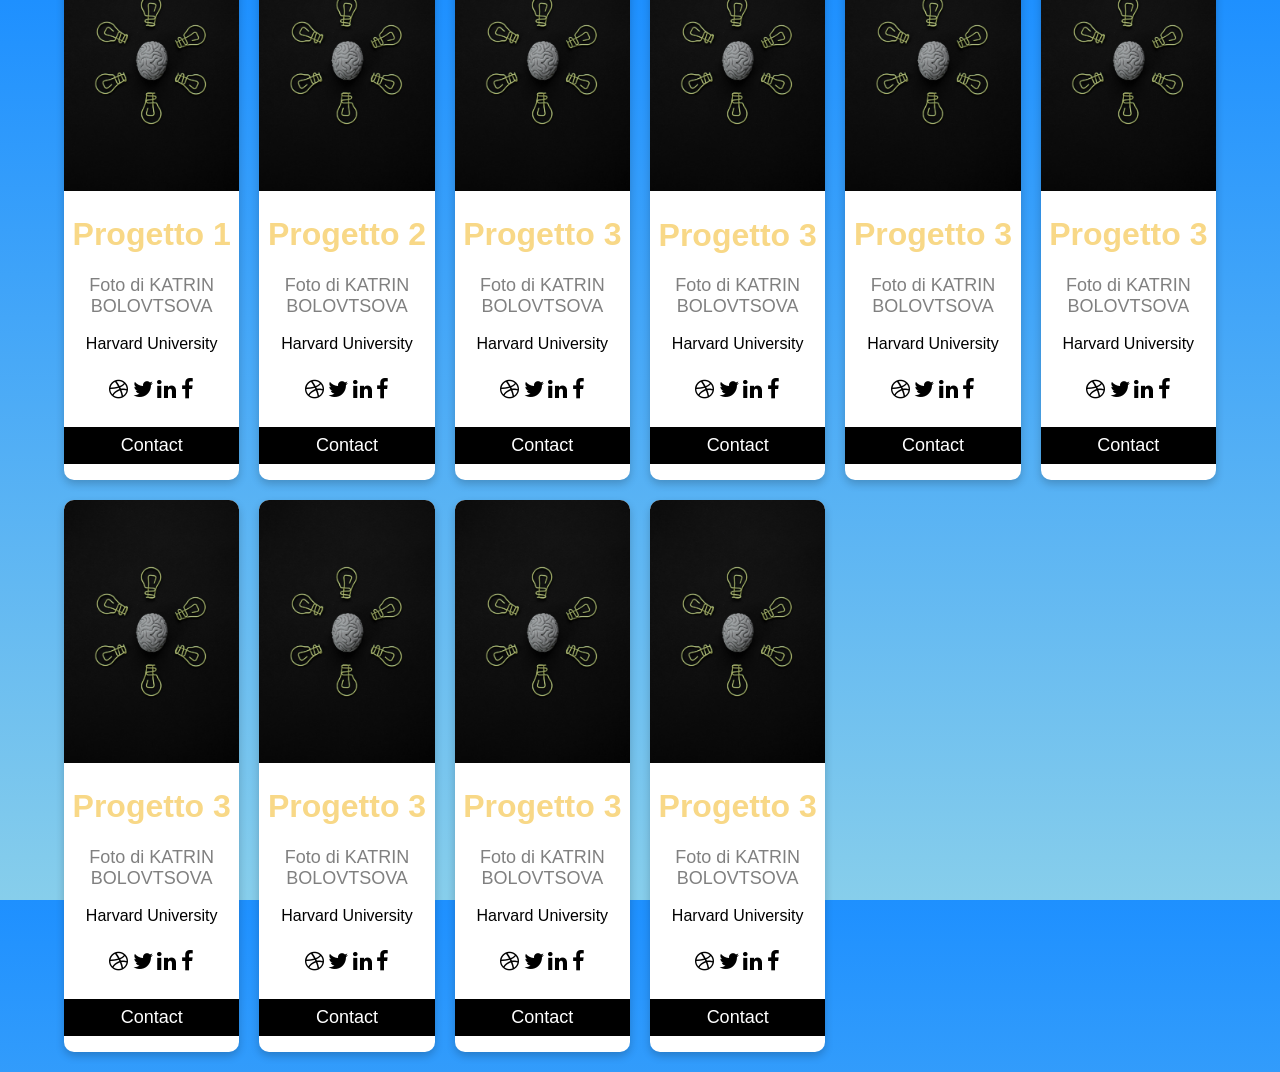
==== Index.html @ 40643bf0 "270125_10" ====
<!DOCTYPE html>
<html lang="en">

<head>
    <link rel="stylesheet" href="https://cdnjs.cloudflare.com/ajax/libs/font-awesome/4.7.0/css/font-awesome.min.css">
    <meta charset="UTF-8">
    <meta name="viewport" content="width=device-width, initial-scale=1.0">
    <title>Griglia di Card</title>
    <style>
        body {
            margin: 0;
            height: 100vh;
            background: linear-gradient(to bottom, #1e90ff, #87ceeb);
            display: flex;
            justify-content: center;
            align-items: center;
            flex-direction: column;
        }

        h1 {
            color: rgb(248, 216, 135);
            text-align: center;
        }

        .grid-container {
            display: grid;
            grid-template-columns: repeat(auto-fit, minmax(150px, 1fr));
            gap: 20px;
            padding: 20px;
            width: 90%;
            max-width: 1200px;
        }

        .card {
            box-shadow: 0 4px 8px 0 rgba(0, 0, 0, 0.2);
            text-align: center;
            font-family: Arial, sans-serif;
            border-radius: 10px;
            overflow: hidden;
            background-color: white;
        }

        .card img {
            width: 100%;
            height: auto;
        }

        .title {
            color: grey;
            font-size: 18px;
        }

        button {
            border: none;
            outline: 0;
            display: inline-block;
            padding: 8px;
            color: white;
            background-color: #000;
            text-align: center;
            cursor: pointer;
            width: 100%;
            font-size: 18px;
        }

        a {
            text-decoration: none;
            font-size: 22px;
            color: black;
        }

        button:hover,
        a:hover {
            opacity: 0.7;
        }

        .social-icons {
            margin: 24px 0;
        }
    </style>
</head>

<body>
    <h1>Benvenuto</h1>

    <div class="grid-container">
        <!-- Genera 10 card -->
        <div class="card">
            <img src="foto.jpg" alt="Foto" />
            <h1>Progetto 1</h1>
            <p class="title">Foto di KATRIN BOLOVTSOVA</p>
            <p>Harvard University</p>
            <div class="social-icons">
                <a href="#"><i class="fa fa-dribbble"></i></a>
                <a href="#"><i class="fa fa-twitter"></i></a>
                <a href="#"><i class="fa fa-linkedin"></i></a>
                <a href="#"><i class="fa fa-facebook"></i></a>
            </div>
            <p><button>Contact</button></p>
        </div>
        <!-- Copia la card altre 9 volte -->
        <div class="card">
            <img src="foto.jpg" alt="Foto" />
            <h1>Progetto 2</h1>
            <p class="title">Foto di KATRIN BOLOVTSOVA</p>
            <p>Harvard University</p>
            <div class="social-icons">
                <a href="#"><i class="fa fa-dribbble"></i></a>
                <a href="#"><i class="fa fa-twitter"></i></a>
                <a href="#"><i class="fa fa-linkedin"></i></a>
                <a href="#"><i class="fa fa-facebook"></i></a>
            </div>
            <p><button>Contact</button></p>
        </div>
        <!-- Ripeti altre 8 card -->
        <div class="card">
            <img src="foto.jpg" alt="Foto" />
            <h1>Progetto 3</h1>
            <p class="title">Foto di KATRIN BOLOVTSOVA</p>
            <p>Harvard University</p>
            <div class="social-icons">
                <a href="#"><i class="fa fa-dribbble"></i></a>
                <a href="#"><i class="fa fa-twitter"></i></a>
                <a href="#"><i class="fa fa-linkedin"></i></a>
                <a href="#"><i class="fa fa-facebook"></i></a>
            </div>
            <p><button>Contact</button></p>
        </div>
        <div class="card">
            <img src="foto.jpg" alt="Foto" />
            <h1>Progetto 3</h1>
            <p class="title">Foto di KATRIN BOLOVTSOVA</p>
            <p>Harvard University</p>
            <div class="social-icons">
                <a href="#"><i class="fa fa-dribbble"></i></a>
                <a href="#"><i class="fa fa-twitter"></i></a>
                <a href="#"><i class="fa fa-linkedin"></i></a>
                <a href="#"><i class="fa fa-facebook"></i></a>
            </div>
            <p><button>Contact</button></p>
        </div>
        <div class="card">
            <img src="foto.jpg" alt="Foto" />
            <h1>Progetto 3</h1>
            <p class="title">Foto di KATRIN BOLOVTSOVA</p>
            <p>Harvard University</p>
            <div class="social-icons">
                <a href="#"><i class="fa fa-dribbble"></i></a>
                <a href="#"><i class="fa fa-twitter"></i></a>
                <a href="#"><i class="fa fa-linkedin"></i></a>
                <a href="#"><i class="fa fa-facebook"></i></a>
            </div>
            <p><button>Contact</button></p>
        </div>
        <div class="card">
            <img src="foto.jpg" alt="Foto" />
            <h1>Progetto 3</h1>
            <p class="title">Foto di KATRIN BOLOVTSOVA</p>
            <p>Harvard University</p>
            <div class="social-icons">
                <a href="#"><i class="fa fa-dribbble"></i></a>
                <a href="#"><i class="fa fa-twitter"></i></a>
                <a href="#"><i class="fa fa-linkedin"></i></a>
                <a href="#"><i class="fa fa-facebook"></i></a>
            </div>
            <p><button>Contact</button></p>
        </div>
        <div class="card">
            <img src="foto.jpg" alt="Foto" />
            <h1>Progetto 3</h1>
            <p class="title">Foto di KATRIN BOLOVTSOVA</p>
            <p>Harvard University</p>
            <div class="social-icons">
                <a href="#"><i class="fa fa-dribbble"></i></a>
                <a href="#"><i class="fa fa-twitter"></i></a>
                <a href="#"><i class="fa fa-linkedin"></i></a>
                <a href="#"><i class="fa fa-facebook"></i></a>
            </div>
            <p><button>Contact</button></p>
        </div>
        <div class="card">
            <img src="foto.jpg" alt="Foto" />
            <h1>Progetto 3</h1>
            <p class="title">Foto di KATRIN BOLOVTSOVA</p>
            <p>Harvard University</p>
            <div class="social-icons">
                <a href="#"><i class="fa fa-dribbble"></i></a>
                <a href="#"><i class="fa fa-twitter"></i></a>
                <a href="#"><i class="fa fa-linkedin"></i></a>
                <a href="#"><i class="fa fa-facebook"></i></a>
            </div>
            <p><button>Contact</button></p>
        </div>
        <div class="card">
            <img src="foto.jpg" alt="Foto" />
            <h1>Progetto 3</h1>
            <p class="title">Foto di KATRIN BOLOVTSOVA</p>
            <p>Harvard University</p>
            <div class="social-icons">
                <a href="#"><i class="fa fa-dribbble"></i></a>
                <a href="#"><i class="fa fa-twitter"></i></a>
                <a href="#"><i class="fa fa-linkedin"></i></a>
                <a href="#"><i class="fa fa-facebook"></i></a>
            </div>
            <p><button>Contact</button></p>
        </div>
        <div class="card">
            <img src="foto.jpg" alt="Foto" />
            <h1>Progetto 3</h1>
            <p class="title">Foto di KATRIN BOLOVTSOVA</p>
            <p>Harvard University</p>
            <div class="social-icons">
                <a href="#"><i class="fa fa-dribbble"></i></a>
                <a href="#"><i class="fa fa-twitter"></i></a>
                <a href="#"><i class="fa fa-linkedin"></i></a>
                <a href="#"><i class="fa fa-facebook"></i></a>
            </div>
            <p><button>Contact</button></p>
        </div>
       

    </div>

    <!-- Contatore -->
    <div id="sfcc5rq6ajhtup6kgqswjsac1la9zcdg436"></div>
    <script type="text/javascript"
        src="https://counter6.optistats.ovh/private/counter.js?c=c5rq6ajhtup6kgqswjsac1la9zcdg436&down=async"
        async></script>
    <noscript>
        <a href="https://www.freecounterstat.com" title="website counters"><img
                src="https://counter6.optistats.ovh/private/freecounterstat.php?c=c5rq6ajhtup6kgqswjsac1la9zcdg436"
                border="0" title="website counters" alt="website counters"></a>
    </noscript>
</body>

</html>
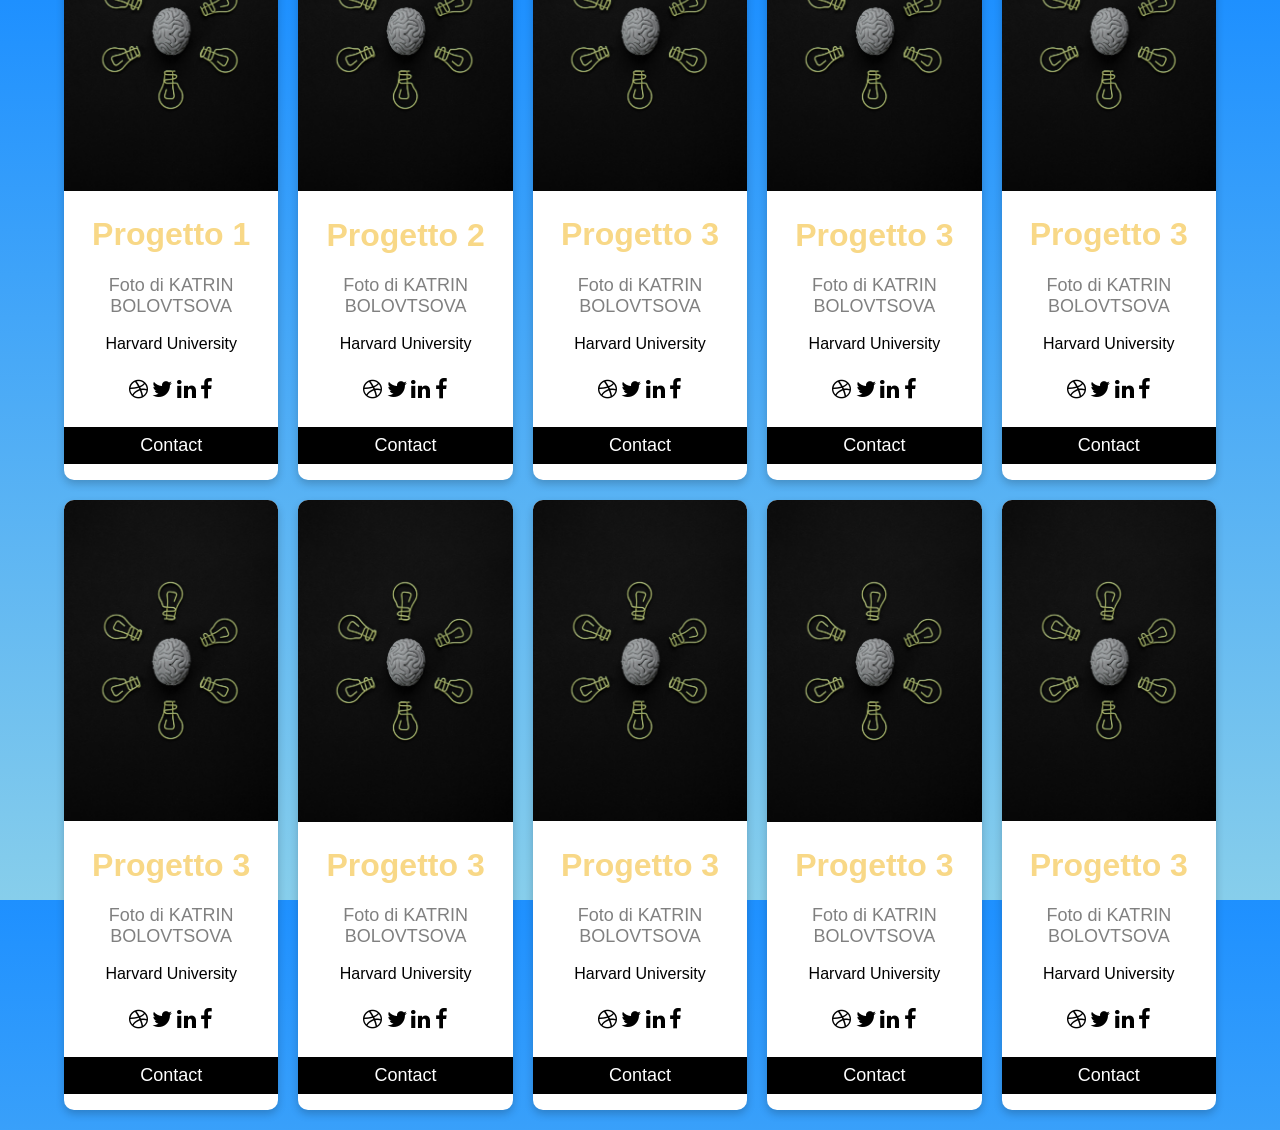
==== commit b4e54094: "270125_11" ====
--- a/Index.html
+++ b/Index.html
@@ -24,7 +24,7 @@
 
         .grid-container {
             display: grid;
-            grid-template-columns: repeat(auto-fit, minmax(150px, 1fr));
+            grid-template-columns: repeat(auto-fit, minmax(200px, 1fr));
             gap: 20px;
             padding: 20px;
             width: 90%;
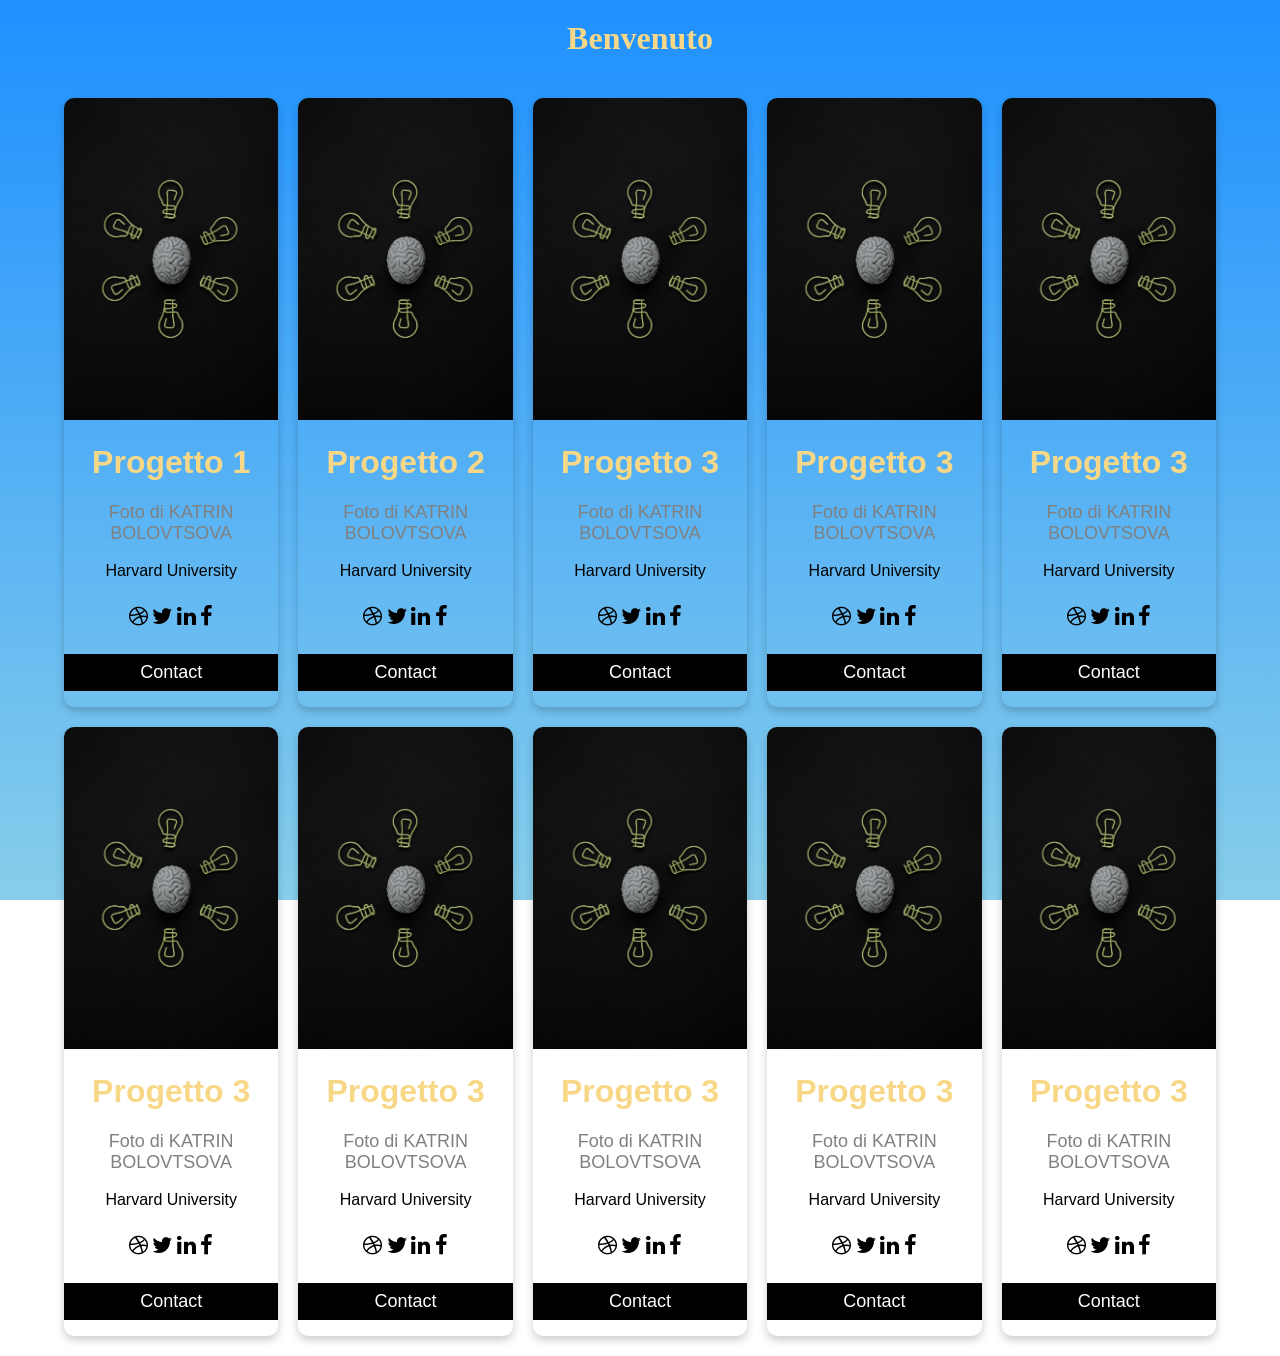
==== commit a48ccccc: "270125_12" ====
--- a/Index.html
+++ b/Index.html
@@ -9,8 +9,9 @@
     <style>
         body {
             margin: 0;
-            height: 100vh;
+            min-height: 100vh;
             background: linear-gradient(to bottom, #1e90ff, #87ceeb);
+            background-attachment: fixed;
             display: flex;
             justify-content: center;
             align-items: center;
@@ -18,6 +19,7 @@
         }
 
         h1 {
+            margin-top: 20px;
             color: rgb(248, 216, 135);
             text-align: center;
         }
@@ -37,7 +39,7 @@
             font-family: Arial, sans-serif;
             border-radius: 10px;
             overflow: hidden;
-            background-color: white;
+            background-color: transparent;
         }
 
         .card img {
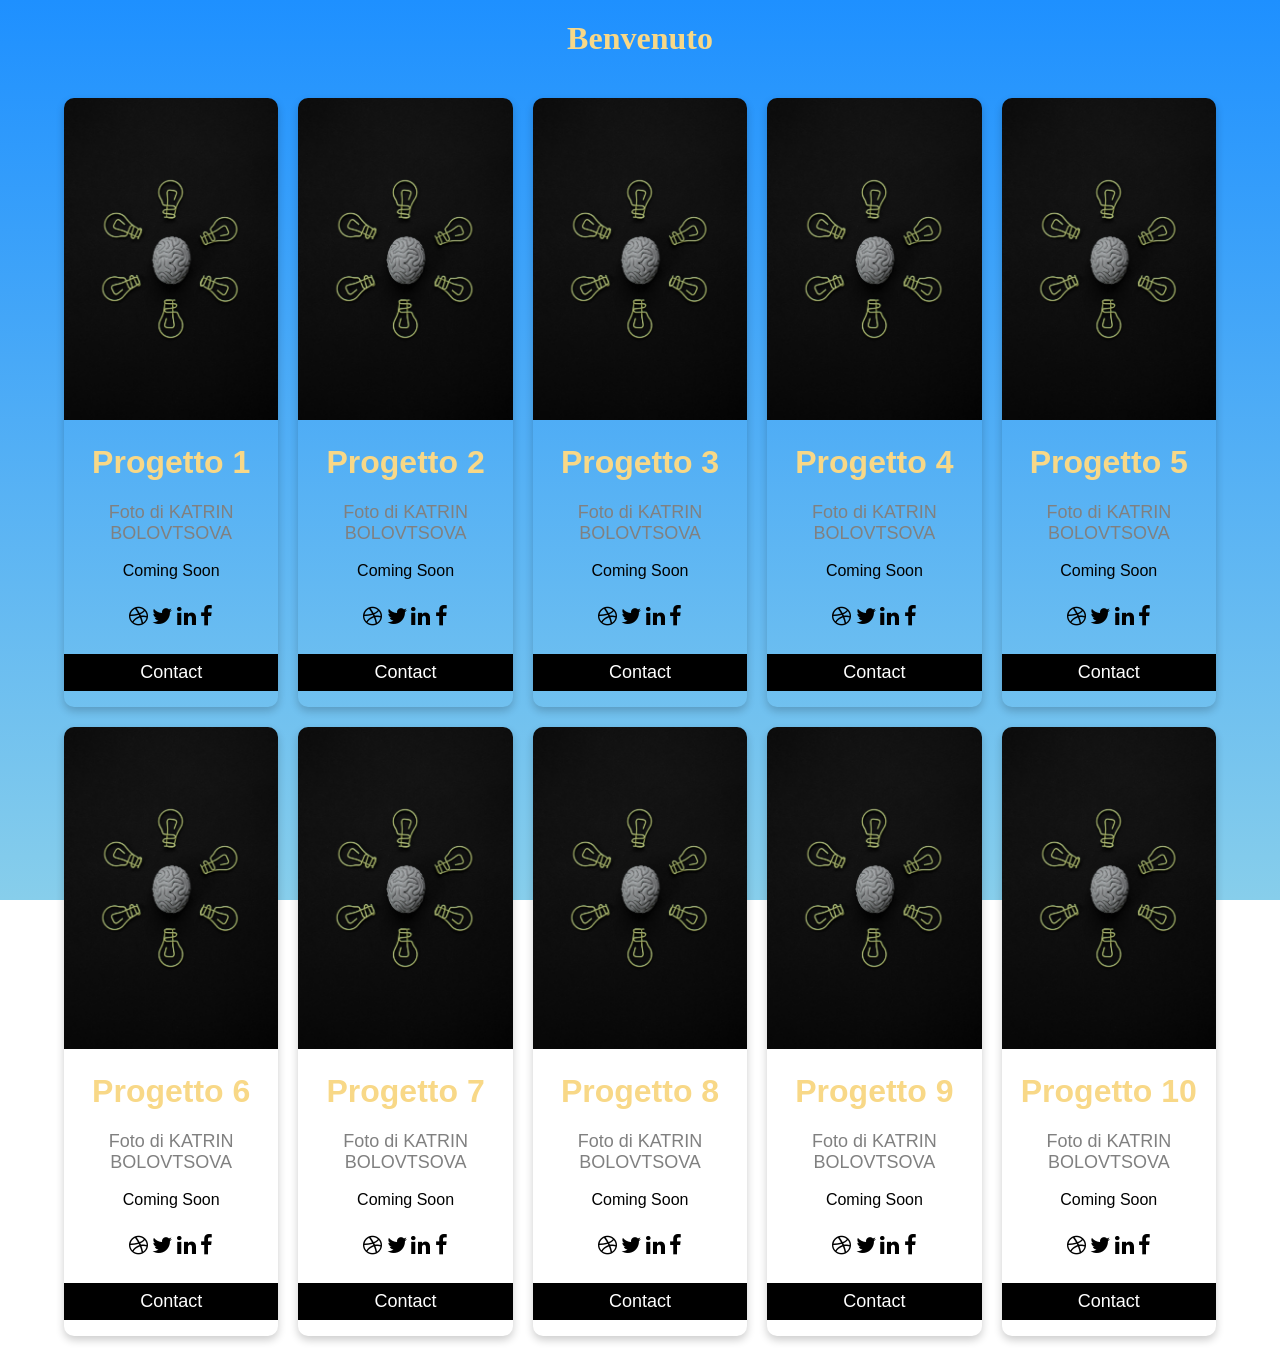
==== commit a5e2f0bf: "270125_13" ====
--- a/Index.html
+++ b/Index.html
@@ -91,7 +91,7 @@
             <img src="foto.jpg" alt="Foto" />
             <h1>Progetto 1</h1>
             <p class="title">Foto di KATRIN BOLOVTSOVA</p>
-            <p>Harvard University</p>
+            <p>Coming Soon</p>
             <div class="social-icons">
                 <a href="#"><i class="fa fa-dribbble"></i></a>
                 <a href="#"><i class="fa fa-twitter"></i></a>
@@ -105,7 +105,7 @@
             <img src="foto.jpg" alt="Foto" />
             <h1>Progetto 2</h1>
             <p class="title">Foto di KATRIN BOLOVTSOVA</p>
-            <p>Harvard University</p>
+            <p>Coming Soon</p>
             <div class="social-icons">
                 <a href="#"><i class="fa fa-dribbble"></i></a>
                 <a href="#"><i class="fa fa-twitter"></i></a>
@@ -119,98 +119,98 @@
             <img src="foto.jpg" alt="Foto" />
             <h1>Progetto 3</h1>
             <p class="title">Foto di KATRIN BOLOVTSOVA</p>
-            <p>Harvard University</p>
-            <div class="social-icons">
-                <a href="#"><i class="fa fa-dribbble"></i></a>
-                <a href="#"><i class="fa fa-twitter"></i></a>
-                <a href="#"><i class="fa fa-linkedin"></i></a>
-                <a href="#"><i class="fa fa-facebook"></i></a>
-            </div>
-            <p><button>Contact</button></p>
-        </div>
-        <div class="card">
-            <img src="foto.jpg" alt="Foto" />
-            <h1>Progetto 3</h1>
-            <p class="title">Foto di KATRIN BOLOVTSOVA</p>
-            <p>Harvard University</p>
-            <div class="social-icons">
-                <a href="#"><i class="fa fa-dribbble"></i></a>
-                <a href="#"><i class="fa fa-twitter"></i></a>
-                <a href="#"><i class="fa fa-linkedin"></i></a>
-                <a href="#"><i class="fa fa-facebook"></i></a>
-            </div>
-            <p><button>Contact</button></p>
-        </div>
-        <div class="card">
-            <img src="foto.jpg" alt="Foto" />
-            <h1>Progetto 3</h1>
-            <p class="title">Foto di KATRIN BOLOVTSOVA</p>
-            <p>Harvard University</p>
-            <div class="social-icons">
-                <a href="#"><i class="fa fa-dribbble"></i></a>
-                <a href="#"><i class="fa fa-twitter"></i></a>
-                <a href="#"><i class="fa fa-linkedin"></i></a>
-                <a href="#"><i class="fa fa-facebook"></i></a>
-            </div>
-            <p><button>Contact</button></p>
-        </div>
-        <div class="card">
-            <img src="foto.jpg" alt="Foto" />
-            <h1>Progetto 3</h1>
-            <p class="title">Foto di KATRIN BOLOVTSOVA</p>
-            <p>Harvard University</p>
-            <div class="social-icons">
-                <a href="#"><i class="fa fa-dribbble"></i></a>
-                <a href="#"><i class="fa fa-twitter"></i></a>
-                <a href="#"><i class="fa fa-linkedin"></i></a>
-                <a href="#"><i class="fa fa-facebook"></i></a>
-            </div>
-            <p><button>Contact</button></p>
-        </div>
-        <div class="card">
-            <img src="foto.jpg" alt="Foto" />
-            <h1>Progetto 3</h1>
-            <p class="title">Foto di KATRIN BOLOVTSOVA</p>
-            <p>Harvard University</p>
-            <div class="social-icons">
-                <a href="#"><i class="fa fa-dribbble"></i></a>
-                <a href="#"><i class="fa fa-twitter"></i></a>
-                <a href="#"><i class="fa fa-linkedin"></i></a>
-                <a href="#"><i class="fa fa-facebook"></i></a>
-            </div>
-            <p><button>Contact</button></p>
-        </div>
-        <div class="card">
-            <img src="foto.jpg" alt="Foto" />
-            <h1>Progetto 3</h1>
-            <p class="title">Foto di KATRIN BOLOVTSOVA</p>
-            <p>Harvard University</p>
-            <div class="social-icons">
-                <a href="#"><i class="fa fa-dribbble"></i></a>
-                <a href="#"><i class="fa fa-twitter"></i></a>
-                <a href="#"><i class="fa fa-linkedin"></i></a>
-                <a href="#"><i class="fa fa-facebook"></i></a>
-            </div>
-            <p><button>Contact</button></p>
-        </div>
-        <div class="card">
-            <img src="foto.jpg" alt="Foto" />
-            <h1>Progetto 3</h1>
-            <p class="title">Foto di KATRIN BOLOVTSOVA</p>
-            <p>Harvard University</p>
-            <div class="social-icons">
-                <a href="#"><i class="fa fa-dribbble"></i></a>
-                <a href="#"><i class="fa fa-twitter"></i></a>
-                <a href="#"><i class="fa fa-linkedin"></i></a>
-                <a href="#"><i class="fa fa-facebook"></i></a>
-            </div>
-            <p><button>Contact</button></p>
-        </div>
-        <div class="card">
-            <img src="foto.jpg" alt="Foto" />
-            <h1>Progetto 3</h1>
-            <p class="title">Foto di KATRIN BOLOVTSOVA</p>
-            <p>Harvard University</p>
+            <p>Coming Soon</p>
+            <div class="social-icons">
+                <a href="#"><i class="fa fa-dribbble"></i></a>
+                <a href="#"><i class="fa fa-twitter"></i></a>
+                <a href="#"><i class="fa fa-linkedin"></i></a>
+                <a href="#"><i class="fa fa-facebook"></i></a>
+            </div>
+            <p><button>Contact</button></p>
+        </div>
+        <div class="card">
+            <img src="foto.jpg" alt="Foto" />
+            <h1>Progetto 4</h1>
+            <p class="title">Foto di KATRIN BOLOVTSOVA</p>
+            <p>Coming Soon</p>
+            <div class="social-icons">
+                <a href="#"><i class="fa fa-dribbble"></i></a>
+                <a href="#"><i class="fa fa-twitter"></i></a>
+                <a href="#"><i class="fa fa-linkedin"></i></a>
+                <a href="#"><i class="fa fa-facebook"></i></a>
+            </div>
+            <p><button>Contact</button></p>
+        </div>
+        <div class="card">
+            <img src="foto.jpg" alt="Foto" />
+            <h1>Progetto 5</h1>
+            <p class="title">Foto di KATRIN BOLOVTSOVA</p>
+            <p>Coming Soon</p>
+            <div class="social-icons">
+                <a href="#"><i class="fa fa-dribbble"></i></a>
+                <a href="#"><i class="fa fa-twitter"></i></a>
+                <a href="#"><i class="fa fa-linkedin"></i></a>
+                <a href="#"><i class="fa fa-facebook"></i></a>
+            </div>
+            <p><button>Contact</button></p>
+        </div>
+        <div class="card">
+            <img src="foto.jpg" alt="Foto" />
+            <h1>Progetto 6</h1>
+            <p class="title">Foto di KATRIN BOLOVTSOVA</p>
+            <p>Coming Soon</p>
+            <div class="social-icons">
+                <a href="#"><i class="fa fa-dribbble"></i></a>
+                <a href="#"><i class="fa fa-twitter"></i></a>
+                <a href="#"><i class="fa fa-linkedin"></i></a>
+                <a href="#"><i class="fa fa-facebook"></i></a>
+            </div>
+            <p><button>Contact</button></p>
+        </div>
+        <div class="card">
+            <img src="foto.jpg" alt="Foto" />
+            <h1>Progetto 7</h1>
+            <p class="title">Foto di KATRIN BOLOVTSOVA</p>
+            <p>Coming Soon</p>
+            <div class="social-icons">
+                <a href="#"><i class="fa fa-dribbble"></i></a>
+                <a href="#"><i class="fa fa-twitter"></i></a>
+                <a href="#"><i class="fa fa-linkedin"></i></a>
+                <a href="#"><i class="fa fa-facebook"></i></a>
+            </div>
+            <p><button>Contact</button></p>
+        </div>
+        <div class="card">
+            <img src="foto.jpg" alt="Foto" />
+            <h1>Progetto 8</h1>
+            <p class="title">Foto di KATRIN BOLOVTSOVA</p>
+            <p>Coming Soon</p>
+            <div class="social-icons">
+                <a href="#"><i class="fa fa-dribbble"></i></a>
+                <a href="#"><i class="fa fa-twitter"></i></a>
+                <a href="#"><i class="fa fa-linkedin"></i></a>
+                <a href="#"><i class="fa fa-facebook"></i></a>
+            </div>
+            <p><button>Contact</button></p>
+        </div>
+        <div class="card">
+            <img src="foto.jpg" alt="Foto" />
+            <h1>Progetto 9</h1>
+            <p class="title">Foto di KATRIN BOLOVTSOVA</p>
+            <p>Coming Soon</p>
+            <div class="social-icons">
+                <a href="#"><i class="fa fa-dribbble"></i></a>
+                <a href="#"><i class="fa fa-twitter"></i></a>
+                <a href="#"><i class="fa fa-linkedin"></i></a>
+                <a href="#"><i class="fa fa-facebook"></i></a>
+            </div>
+            <p><button>Contact</button></p>
+        </div>
+        <div class="card">
+            <img src="foto.jpg" alt="Foto" />
+            <h1>Progetto 10</h1>
+            <p class="title">Foto di KATRIN BOLOVTSOVA</p>
+            <p>Coming Soon</p>
             <div class="social-icons">
                 <a href="#"><i class="fa fa-dribbble"></i></a>
                 <a href="#"><i class="fa fa-twitter"></i></a>
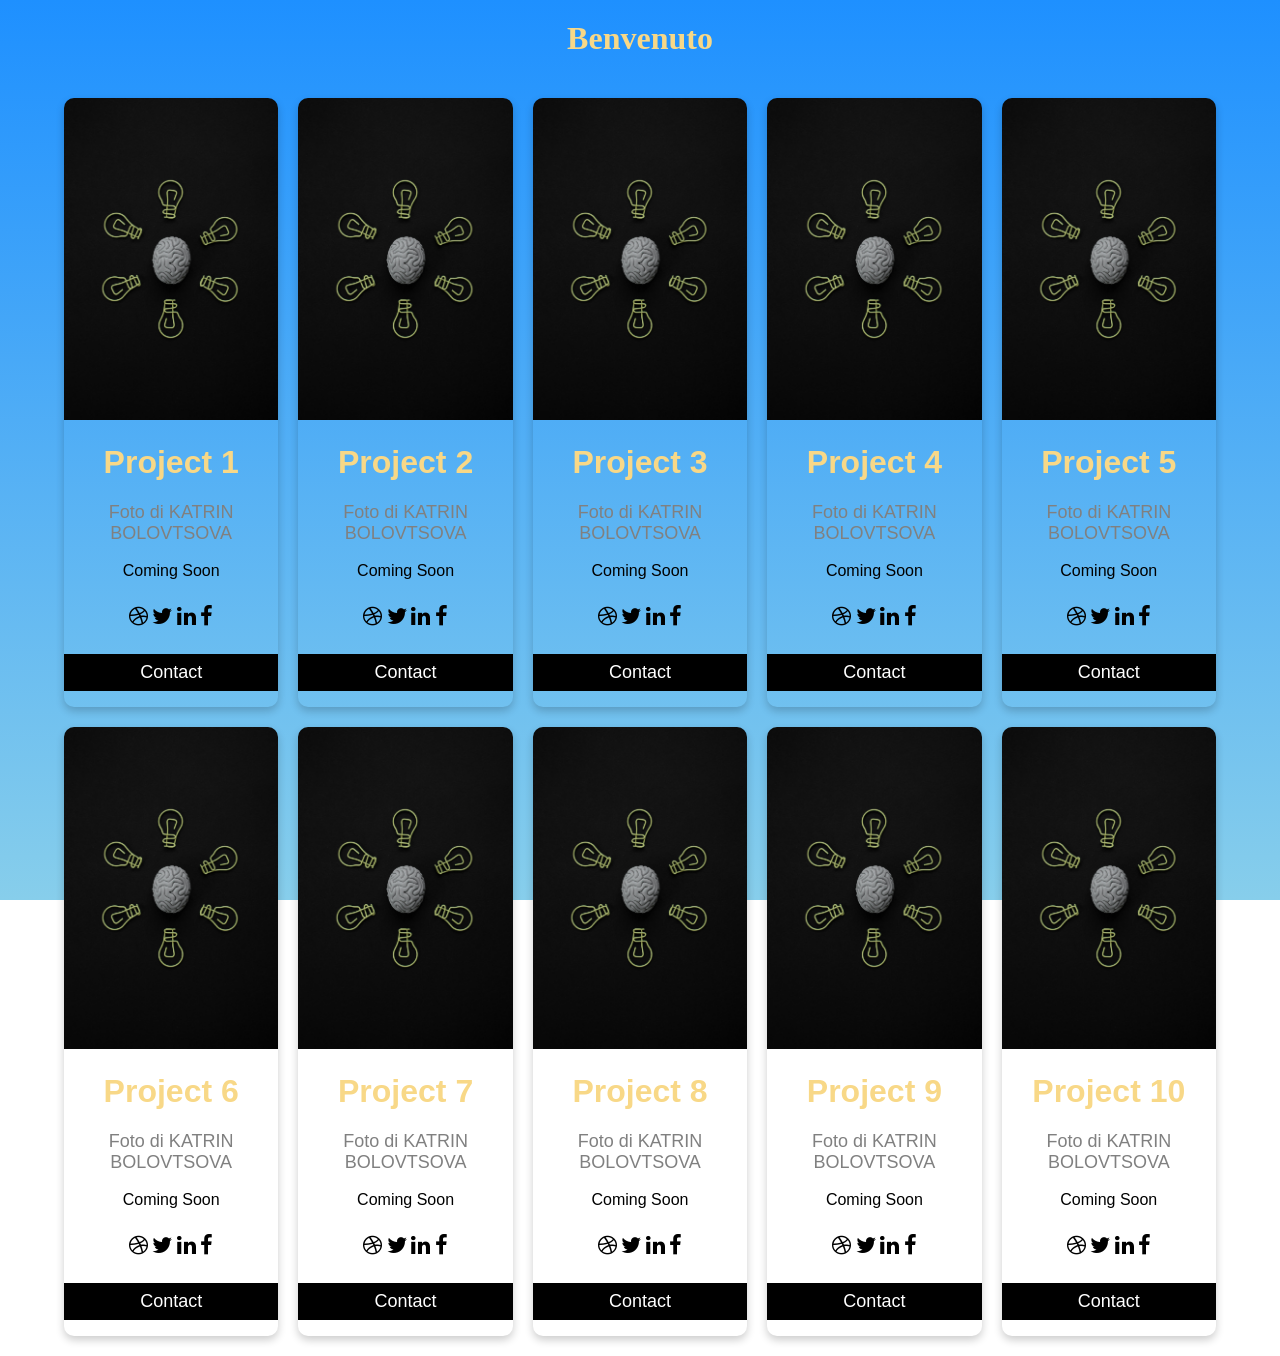
==== commit e0d64902: "270125_14" ====
--- a/Index.html
+++ b/Index.html
@@ -5,7 +5,7 @@
     <link rel="stylesheet" href="https://cdnjs.cloudflare.com/ajax/libs/font-awesome/4.7.0/css/font-awesome.min.css">
     <meta charset="UTF-8">
     <meta name="viewport" content="width=device-width, initial-scale=1.0">
-    <title>Griglia di Card</title>
+    <title>Github Project List</title>
     <style>
         body {
             margin: 0;
@@ -89,7 +89,7 @@
         <!-- Genera 10 card -->
         <div class="card">
             <img src="foto.jpg" alt="Foto" />
-            <h1>Progetto 1</h1>
+            <h1>Project 1</h1>
             <p class="title">Foto di KATRIN BOLOVTSOVA</p>
             <p>Coming Soon</p>
             <div class="social-icons">
@@ -103,7 +103,7 @@
         <!-- Copia la card altre 9 volte -->
         <div class="card">
             <img src="foto.jpg" alt="Foto" />
-            <h1>Progetto 2</h1>
+            <h1>Project 2</h1>
             <p class="title">Foto di KATRIN BOLOVTSOVA</p>
             <p>Coming Soon</p>
             <div class="social-icons">
@@ -117,98 +117,98 @@
         <!-- Ripeti altre 8 card -->
         <div class="card">
             <img src="foto.jpg" alt="Foto" />
-            <h1>Progetto 3</h1>
-            <p class="title">Foto di KATRIN BOLOVTSOVA</p>
-            <p>Coming Soon</p>
-            <div class="social-icons">
-                <a href="#"><i class="fa fa-dribbble"></i></a>
-                <a href="#"><i class="fa fa-twitter"></i></a>
-                <a href="#"><i class="fa fa-linkedin"></i></a>
-                <a href="#"><i class="fa fa-facebook"></i></a>
-            </div>
-            <p><button>Contact</button></p>
-        </div>
-        <div class="card">
-            <img src="foto.jpg" alt="Foto" />
-            <h1>Progetto 4</h1>
-            <p class="title">Foto di KATRIN BOLOVTSOVA</p>
-            <p>Coming Soon</p>
-            <div class="social-icons">
-                <a href="#"><i class="fa fa-dribbble"></i></a>
-                <a href="#"><i class="fa fa-twitter"></i></a>
-                <a href="#"><i class="fa fa-linkedin"></i></a>
-                <a href="#"><i class="fa fa-facebook"></i></a>
-            </div>
-            <p><button>Contact</button></p>
-        </div>
-        <div class="card">
-            <img src="foto.jpg" alt="Foto" />
-            <h1>Progetto 5</h1>
-            <p class="title">Foto di KATRIN BOLOVTSOVA</p>
-            <p>Coming Soon</p>
-            <div class="social-icons">
-                <a href="#"><i class="fa fa-dribbble"></i></a>
-                <a href="#"><i class="fa fa-twitter"></i></a>
-                <a href="#"><i class="fa fa-linkedin"></i></a>
-                <a href="#"><i class="fa fa-facebook"></i></a>
-            </div>
-            <p><button>Contact</button></p>
-        </div>
-        <div class="card">
-            <img src="foto.jpg" alt="Foto" />
-            <h1>Progetto 6</h1>
-            <p class="title">Foto di KATRIN BOLOVTSOVA</p>
-            <p>Coming Soon</p>
-            <div class="social-icons">
-                <a href="#"><i class="fa fa-dribbble"></i></a>
-                <a href="#"><i class="fa fa-twitter"></i></a>
-                <a href="#"><i class="fa fa-linkedin"></i></a>
-                <a href="#"><i class="fa fa-facebook"></i></a>
-            </div>
-            <p><button>Contact</button></p>
-        </div>
-        <div class="card">
-            <img src="foto.jpg" alt="Foto" />
-            <h1>Progetto 7</h1>
-            <p class="title">Foto di KATRIN BOLOVTSOVA</p>
-            <p>Coming Soon</p>
-            <div class="social-icons">
-                <a href="#"><i class="fa fa-dribbble"></i></a>
-                <a href="#"><i class="fa fa-twitter"></i></a>
-                <a href="#"><i class="fa fa-linkedin"></i></a>
-                <a href="#"><i class="fa fa-facebook"></i></a>
-            </div>
-            <p><button>Contact</button></p>
-        </div>
-        <div class="card">
-            <img src="foto.jpg" alt="Foto" />
-            <h1>Progetto 8</h1>
-            <p class="title">Foto di KATRIN BOLOVTSOVA</p>
-            <p>Coming Soon</p>
-            <div class="social-icons">
-                <a href="#"><i class="fa fa-dribbble"></i></a>
-                <a href="#"><i class="fa fa-twitter"></i></a>
-                <a href="#"><i class="fa fa-linkedin"></i></a>
-                <a href="#"><i class="fa fa-facebook"></i></a>
-            </div>
-            <p><button>Contact</button></p>
-        </div>
-        <div class="card">
-            <img src="foto.jpg" alt="Foto" />
-            <h1>Progetto 9</h1>
-            <p class="title">Foto di KATRIN BOLOVTSOVA</p>
-            <p>Coming Soon</p>
-            <div class="social-icons">
-                <a href="#"><i class="fa fa-dribbble"></i></a>
-                <a href="#"><i class="fa fa-twitter"></i></a>
-                <a href="#"><i class="fa fa-linkedin"></i></a>
-                <a href="#"><i class="fa fa-facebook"></i></a>
-            </div>
-            <p><button>Contact</button></p>
-        </div>
-        <div class="card">
-            <img src="foto.jpg" alt="Foto" />
-            <h1>Progetto 10</h1>
+            <h1>Project 3</h1>
+            <p class="title">Foto di KATRIN BOLOVTSOVA</p>
+            <p>Coming Soon</p>
+            <div class="social-icons">
+                <a href="#"><i class="fa fa-dribbble"></i></a>
+                <a href="#"><i class="fa fa-twitter"></i></a>
+                <a href="#"><i class="fa fa-linkedin"></i></a>
+                <a href="#"><i class="fa fa-facebook"></i></a>
+            </div>
+            <p><button>Contact</button></p>
+        </div>
+        <div class="card">
+            <img src="foto.jpg" alt="Foto" />
+            <h1>Project 4</h1>
+            <p class="title">Foto di KATRIN BOLOVTSOVA</p>
+            <p>Coming Soon</p>
+            <div class="social-icons">
+                <a href="#"><i class="fa fa-dribbble"></i></a>
+                <a href="#"><i class="fa fa-twitter"></i></a>
+                <a href="#"><i class="fa fa-linkedin"></i></a>
+                <a href="#"><i class="fa fa-facebook"></i></a>
+            </div>
+            <p><button>Contact</button></p>
+        </div>
+        <div class="card">
+            <img src="foto.jpg" alt="Foto" />
+            <h1>Project 5</h1>
+            <p class="title">Foto di KATRIN BOLOVTSOVA</p>
+            <p>Coming Soon</p>
+            <div class="social-icons">
+                <a href="#"><i class="fa fa-dribbble"></i></a>
+                <a href="#"><i class="fa fa-twitter"></i></a>
+                <a href="#"><i class="fa fa-linkedin"></i></a>
+                <a href="#"><i class="fa fa-facebook"></i></a>
+            </div>
+            <p><button>Contact</button></p>
+        </div>
+        <div class="card">
+            <img src="foto.jpg" alt="Foto" />
+            <h1>Project 6</h1>
+            <p class="title">Foto di KATRIN BOLOVTSOVA</p>
+            <p>Coming Soon</p>
+            <div class="social-icons">
+                <a href="#"><i class="fa fa-dribbble"></i></a>
+                <a href="#"><i class="fa fa-twitter"></i></a>
+                <a href="#"><i class="fa fa-linkedin"></i></a>
+                <a href="#"><i class="fa fa-facebook"></i></a>
+            </div>
+            <p><button>Contact</button></p>
+        </div>
+        <div class="card">
+            <img src="foto.jpg" alt="Foto" />
+            <h1>Project 7</h1>
+            <p class="title">Foto di KATRIN BOLOVTSOVA</p>
+            <p>Coming Soon</p>
+            <div class="social-icons">
+                <a href="#"><i class="fa fa-dribbble"></i></a>
+                <a href="#"><i class="fa fa-twitter"></i></a>
+                <a href="#"><i class="fa fa-linkedin"></i></a>
+                <a href="#"><i class="fa fa-facebook"></i></a>
+            </div>
+            <p><button>Contact</button></p>
+        </div>
+        <div class="card">
+            <img src="foto.jpg" alt="Foto" />
+            <h1>Project 8</h1>
+            <p class="title">Foto di KATRIN BOLOVTSOVA</p>
+            <p>Coming Soon</p>
+            <div class="social-icons">
+                <a href="#"><i class="fa fa-dribbble"></i></a>
+                <a href="#"><i class="fa fa-twitter"></i></a>
+                <a href="#"><i class="fa fa-linkedin"></i></a>
+                <a href="#"><i class="fa fa-facebook"></i></a>
+            </div>
+            <p><button>Contact</button></p>
+        </div>
+        <div class="card">
+            <img src="foto.jpg" alt="Foto" />
+            <h1>Project 9</h1>
+            <p class="title">Foto di KATRIN BOLOVTSOVA</p>
+            <p>Coming Soon</p>
+            <div class="social-icons">
+                <a href="#"><i class="fa fa-dribbble"></i></a>
+                <a href="#"><i class="fa fa-twitter"></i></a>
+                <a href="#"><i class="fa fa-linkedin"></i></a>
+                <a href="#"><i class="fa fa-facebook"></i></a>
+            </div>
+            <p><button>Contact</button></p>
+        </div>
+        <div class="card">
+            <img src="foto.jpg" alt="Foto" />
+            <h1>Project 10</h1>
             <p class="title">Foto di KATRIN BOLOVTSOVA</p>
             <p>Coming Soon</p>
             <div class="social-icons">
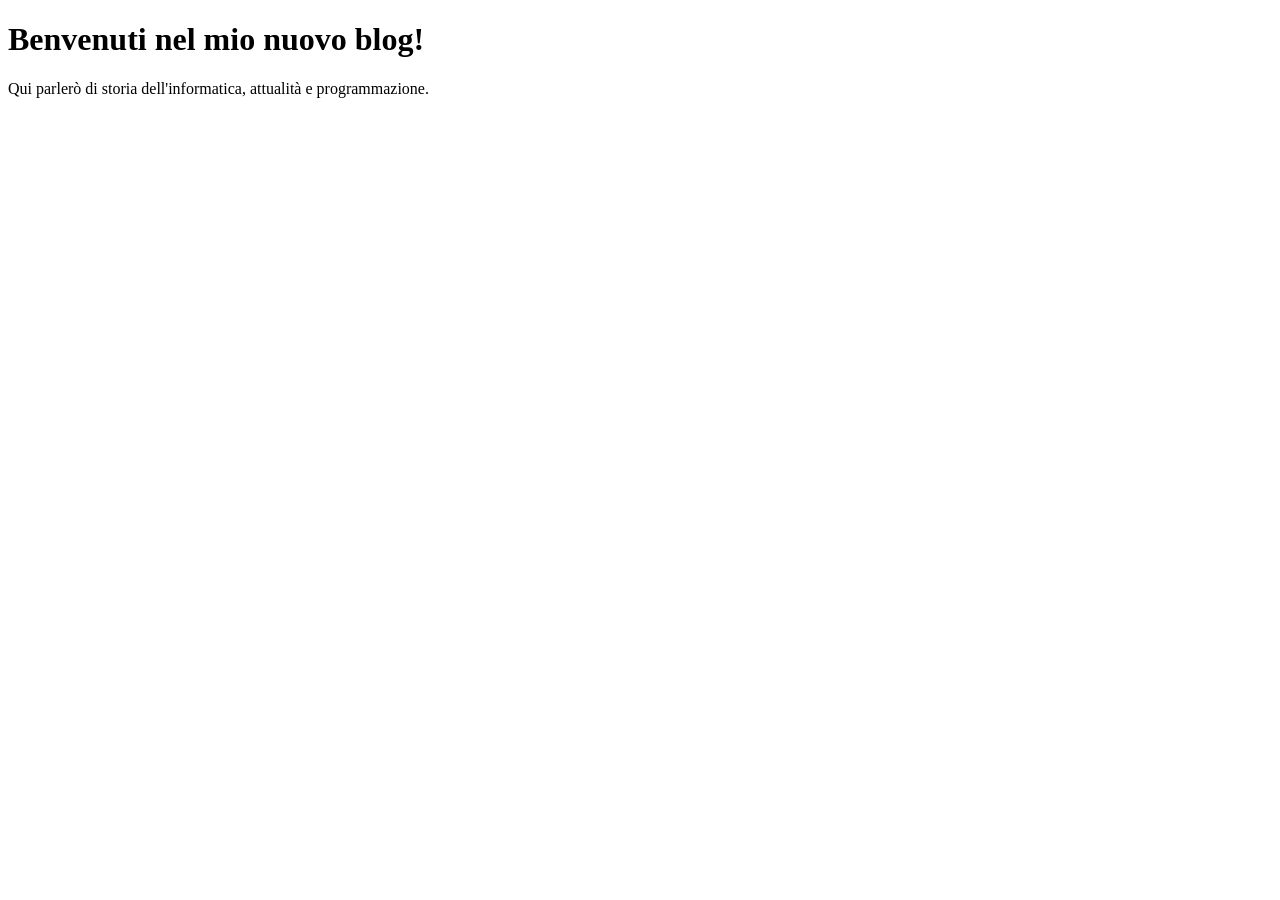
==== commit 83189444: "Primo file index" ====
--- a/Index.html
+++ b/Index.html
@@ -1,238 +1,11 @@
 <!DOCTYPE html>
-<html lang="en">
-
+<html lang="it">
 <head>
-    <link rel="stylesheet" href="https://cdnjs.cloudflare.com/ajax/libs/font-awesome/4.7.0/css/font-awesome.min.css">
     <meta charset="UTF-8">
-    <meta name="viewport" content="width=device-width, initial-scale=1.0">
-    <title>Github Project List</title>
-    <style>
-        body {
-            margin: 0;
-            min-height: 100vh;
-            background: linear-gradient(to bottom, #1e90ff, #87ceeb);
-            background-attachment: fixed;
-            display: flex;
-            justify-content: center;
-            align-items: center;
-            flex-direction: column;
-        }
-
-        h1 {
-            margin-top: 20px;
-            color: rgb(248, 216, 135);
-            text-align: center;
-        }
-
-        .grid-container {
-            display: grid;
-            grid-template-columns: repeat(auto-fit, minmax(200px, 1fr));
-            gap: 20px;
-            padding: 20px;
-            width: 90%;
-            max-width: 1200px;
-        }
-
-        .card {
-            box-shadow: 0 4px 8px 0 rgba(0, 0, 0, 0.2);
-            text-align: center;
-            font-family: Arial, sans-serif;
-            border-radius: 10px;
-            overflow: hidden;
-            background-color: transparent;
-        }
-
-        .card img {
-            width: 100%;
-            height: auto;
-        }
-
-        .title {
-            color: grey;
-            font-size: 18px;
-        }
-
-        button {
-            border: none;
-            outline: 0;
-            display: inline-block;
-            padding: 8px;
-            color: white;
-            background-color: #000;
-            text-align: center;
-            cursor: pointer;
-            width: 100%;
-            font-size: 18px;
-        }
-
-        a {
-            text-decoration: none;
-            font-size: 22px;
-            color: black;
-        }
-
-        button:hover,
-        a:hover {
-            opacity: 0.7;
-        }
-
-        .social-icons {
-            margin: 24px 0;
-        }
-    </style>
+    <title>Il mio Blog Tech</title>
 </head>
-
 <body>
-    <h1>Benvenuto</h1>
-
-    <div class="grid-container">
-        <!-- Genera 10 card -->
-        <div class="card">
-            <img src="foto.jpg" alt="Foto" />
-            <h1>Project 1</h1>
-            <p class="title">Foto di KATRIN BOLOVTSOVA</p>
-            <p>Coming Soon</p>
-            <div class="social-icons">
-                <a href="#"><i class="fa fa-dribbble"></i></a>
-                <a href="#"><i class="fa fa-twitter"></i></a>
-                <a href="#"><i class="fa fa-linkedin"></i></a>
-                <a href="#"><i class="fa fa-facebook"></i></a>
-            </div>
-            <p><button>Contact</button></p>
-        </div>
-        <!-- Copia la card altre 9 volte -->
-        <div class="card">
-            <img src="foto.jpg" alt="Foto" />
-            <h1>Project 2</h1>
-            <p class="title">Foto di KATRIN BOLOVTSOVA</p>
-            <p>Coming Soon</p>
-            <div class="social-icons">
-                <a href="#"><i class="fa fa-dribbble"></i></a>
-                <a href="#"><i class="fa fa-twitter"></i></a>
-                <a href="#"><i class="fa fa-linkedin"></i></a>
-                <a href="#"><i class="fa fa-facebook"></i></a>
-            </div>
-            <p><button>Contact</button></p>
-        </div>
-        <!-- Ripeti altre 8 card -->
-        <div class="card">
-            <img src="foto.jpg" alt="Foto" />
-            <h1>Project 3</h1>
-            <p class="title">Foto di KATRIN BOLOVTSOVA</p>
-            <p>Coming Soon</p>
-            <div class="social-icons">
-                <a href="#"><i class="fa fa-dribbble"></i></a>
-                <a href="#"><i class="fa fa-twitter"></i></a>
-                <a href="#"><i class="fa fa-linkedin"></i></a>
-                <a href="#"><i class="fa fa-facebook"></i></a>
-            </div>
-            <p><button>Contact</button></p>
-        </div>
-        <div class="card">
-            <img src="foto.jpg" alt="Foto" />
-            <h1>Project 4</h1>
-            <p class="title">Foto di KATRIN BOLOVTSOVA</p>
-            <p>Coming Soon</p>
-            <div class="social-icons">
-                <a href="#"><i class="fa fa-dribbble"></i></a>
-                <a href="#"><i class="fa fa-twitter"></i></a>
-                <a href="#"><i class="fa fa-linkedin"></i></a>
-                <a href="#"><i class="fa fa-facebook"></i></a>
-            </div>
-            <p><button>Contact</button></p>
-        </div>
-        <div class="card">
-            <img src="foto.jpg" alt="Foto" />
-            <h1>Project 5</h1>
-            <p class="title">Foto di KATRIN BOLOVTSOVA</p>
-            <p>Coming Soon</p>
-            <div class="social-icons">
-                <a href="#"><i class="fa fa-dribbble"></i></a>
-                <a href="#"><i class="fa fa-twitter"></i></a>
-                <a href="#"><i class="fa fa-linkedin"></i></a>
-                <a href="#"><i class="fa fa-facebook"></i></a>
-            </div>
-            <p><button>Contact</button></p>
-        </div>
-        <div class="card">
-            <img src="foto.jpg" alt="Foto" />
-            <h1>Project 6</h1>
-            <p class="title">Foto di KATRIN BOLOVTSOVA</p>
-            <p>Coming Soon</p>
-            <div class="social-icons">
-                <a href="#"><i class="fa fa-dribbble"></i></a>
-                <a href="#"><i class="fa fa-twitter"></i></a>
-                <a href="#"><i class="fa fa-linkedin"></i></a>
-                <a href="#"><i class="fa fa-facebook"></i></a>
-            </div>
-            <p><button>Contact</button></p>
-        </div>
-        <div class="card">
-            <img src="foto.jpg" alt="Foto" />
-            <h1>Project 7</h1>
-            <p class="title">Foto di KATRIN BOLOVTSOVA</p>
-            <p>Coming Soon</p>
-            <div class="social-icons">
-                <a href="#"><i class="fa fa-dribbble"></i></a>
-                <a href="#"><i class="fa fa-twitter"></i></a>
-                <a href="#"><i class="fa fa-linkedin"></i></a>
-                <a href="#"><i class="fa fa-facebook"></i></a>
-            </div>
-            <p><button>Contact</button></p>
-        </div>
-        <div class="card">
-            <img src="foto.jpg" alt="Foto" />
-            <h1>Project 8</h1>
-            <p class="title">Foto di KATRIN BOLOVTSOVA</p>
-            <p>Coming Soon</p>
-            <div class="social-icons">
-                <a href="#"><i class="fa fa-dribbble"></i></a>
-                <a href="#"><i class="fa fa-twitter"></i></a>
-                <a href="#"><i class="fa fa-linkedin"></i></a>
-                <a href="#"><i class="fa fa-facebook"></i></a>
-            </div>
-            <p><button>Contact</button></p>
-        </div>
-        <div class="card">
-            <img src="foto.jpg" alt="Foto" />
-            <h1>Project 9</h1>
-            <p class="title">Foto di KATRIN BOLOVTSOVA</p>
-            <p>Coming Soon</p>
-            <div class="social-icons">
-                <a href="#"><i class="fa fa-dribbble"></i></a>
-                <a href="#"><i class="fa fa-twitter"></i></a>
-                <a href="#"><i class="fa fa-linkedin"></i></a>
-                <a href="#"><i class="fa fa-facebook"></i></a>
-            </div>
-            <p><button>Contact</button></p>
-        </div>
-        <div class="card">
-            <img src="foto.jpg" alt="Foto" />
-            <h1>Project 10</h1>
-            <p class="title">Foto di KATRIN BOLOVTSOVA</p>
-            <p>Coming Soon</p>
-            <div class="social-icons">
-                <a href="#"><i class="fa fa-dribbble"></i></a>
-                <a href="#"><i class="fa fa-twitter"></i></a>
-                <a href="#"><i class="fa fa-linkedin"></i></a>
-                <a href="#"><i class="fa fa-facebook"></i></a>
-            </div>
-            <p><button>Contact</button></p>
-        </div>
-       
-
-    </div>
-
-    <!-- Contatore -->
-    <div id="sfcc5rq6ajhtup6kgqswjsac1la9zcdg436"></div>
-    <script type="text/javascript"
-        src="https://counter6.optistats.ovh/private/counter.js?c=c5rq6ajhtup6kgqswjsac1la9zcdg436&down=async"
-        async></script>
-    <noscript>
-        <a href="https://www.freecounterstat.com" title="website counters"><img
-                src="https://counter6.optistats.ovh/private/freecounterstat.php?c=c5rq6ajhtup6kgqswjsac1la9zcdg436"
-                border="0" title="website counters" alt="website counters"></a>
-    </noscript>
+    <h1>Benvenuti nel mio nuovo blog!</h1>
+    <p>Qui parlerò di storia dell'informatica, attualità e programmazione.</p>
 </body>
-
 </html>
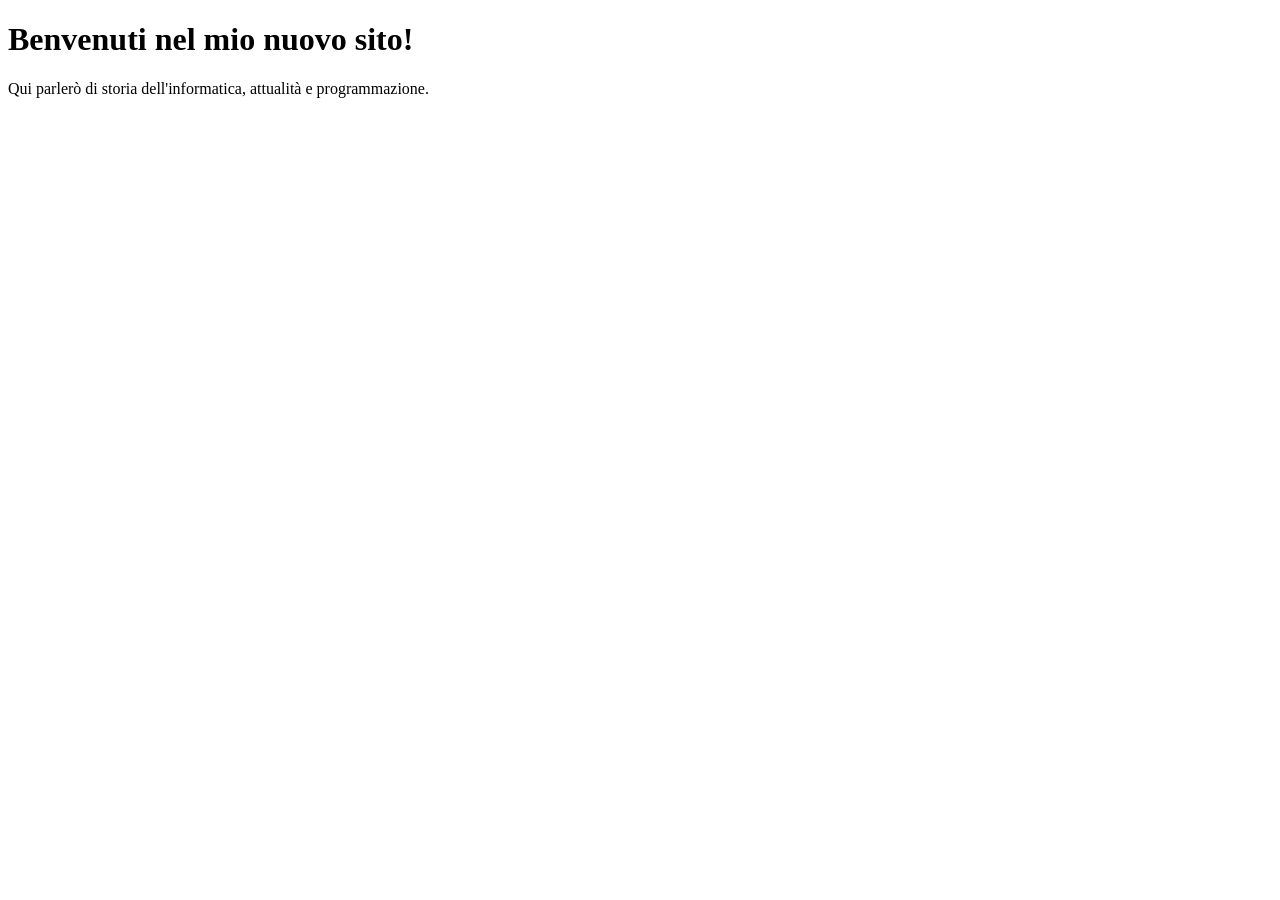
==== commit 47bbf449: "index update" ====
--- a/Index.html
+++ b/Index.html
@@ -5,7 +5,7 @@
     <title>Il mio Blog Tech</title>
 </head>
 <body>
-    <h1>Benvenuti nel mio nuovo blog!</h1>
+    <h1>Benvenuti nel mio nuovo sito!</h1>
     <p>Qui parlerò di storia dell'informatica, attualità e programmazione.</p>
 </body>
 </html>
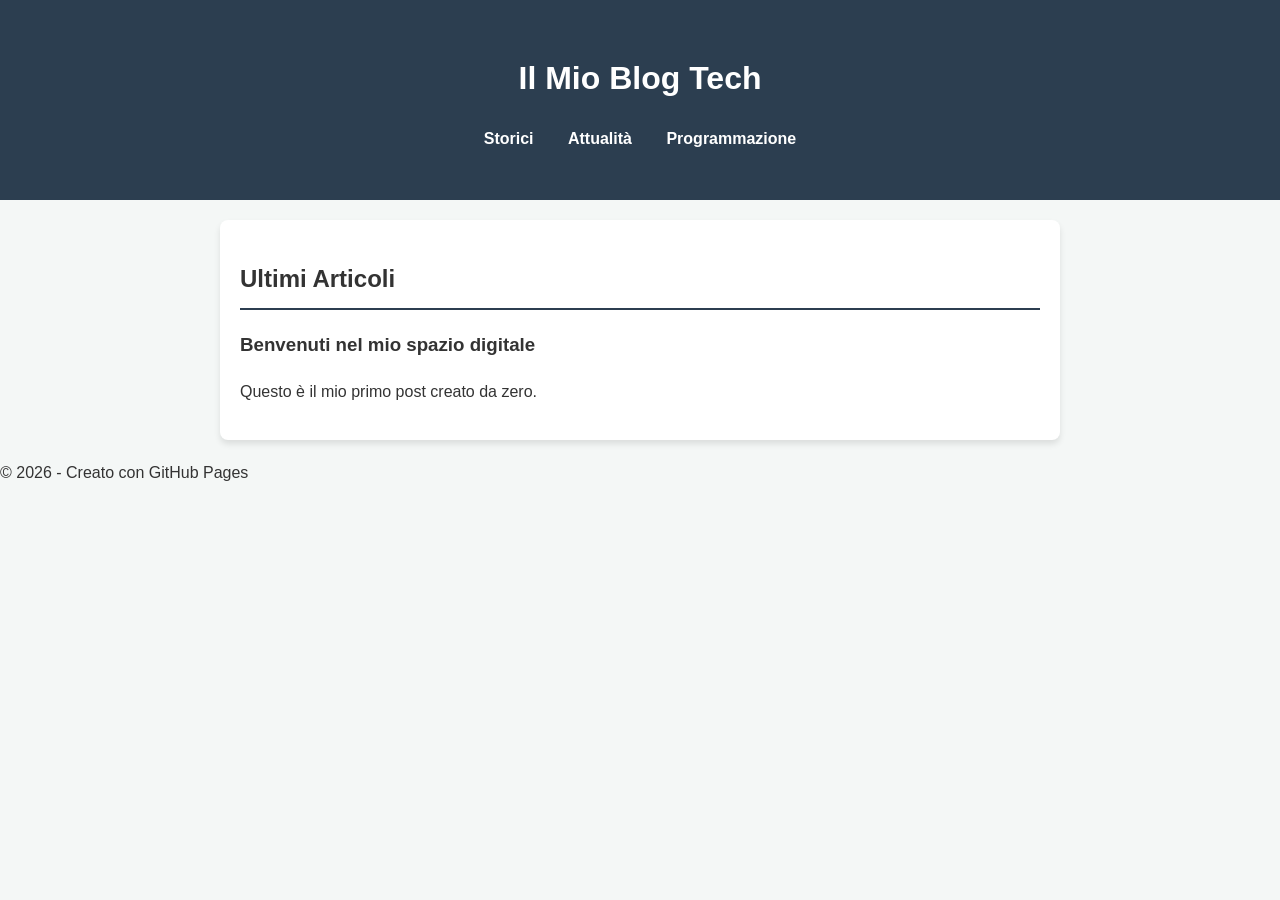
==== commit 7b353604: "Aggiunto CSS e struttura" ====
--- a/Index.html
+++ b/Index.html
@@ -2,10 +2,37 @@
 <html lang="it">
 <head>
     <meta charset="UTF-8">
-    <title>Il mio Blog Tech</title>
+    <meta name="viewport" content="width=device-width, initial-scale=1.0">
+    <title>Blog Tech & Programmazione</title>
+    <link rel="stylesheet" href="css/style.css">
 </head>
 <body>
-    <h1>Benvenuti nel mio nuovo sito!</h1>
-    <p>Qui parlerò di storia dell'informatica, attualità e programmazione.</p>
+
+    <header>
+        <h1>Il Mio Blog Tech</h1>
+        <nav>
+            <ul>
+                <li><a href="#">Storici</a></li>
+                <li><a href="#">Attualità</a></li>
+                <li><a href="#">Programmazione</a></li>
+            </ul>
+        </nav>
+    </header>
+
+    <main>
+        <section id="latest-posts">
+            <h2>Ultimi Articoli</h2>
+            <!-- Qui andranno i link ai futuri post -->
+            <article>
+                <h3>Benvenuti nel mio spazio digitale</h3>
+                <p>Questo è il mio primo post creato da zero.</p>
+            </article>
+        </section>
+    </main>
+
+    <footer>
+        <p>&copy; 2026 - Creato con GitHub Pages</p>
+    </footer>
+
 </body>
 </html>
--- a/css/style.css
+++ b/css/style.css
@@ -0,0 +1,53 @@
+/* Variabili per gestire i colori delle tue sezioni */
+:root {
+    --bg-color: #f4f7f6;
+    --text-color: #333;
+    --primary-color: #2c3e50; /* Tech */
+    --sec-storici: #e67e22;   /* Arancione */
+    --sec-attualita: #27ae60;  /* Verde */
+}
+
+body {
+    font-family: 'Segoe UI', Tahoma, Geneva, Verdana, sans-serif;
+    line-height: 1.6;
+    margin: 0;
+    background-color: var(--bg-color);
+    color: var(--text-color);
+}
+
+header {
+    background: var(--primary-color);
+    color: white;
+    padding: 2rem 0;
+    text-align: center;
+}
+
+nav ul {
+    list-style: none;
+    padding: 0;
+}
+
+nav ul li {
+    display: inline;
+    margin: 0 15px;
+}
+
+nav ul li a {
+    color: white;
+    text-decoration: none;
+    font-weight: bold;
+}
+
+main {
+    max-width: 800px;
+    margin: 20px auto;
+    padding: 20px;
+    background: white;
+    border-radius: 8px;
+    box-shadow: 0 4px 6px rgba(0,0,0,0.1);
+}
+
+h2 {
+    border-bottom: 2px solid var(--primary-color);
+    padding-bottom: 10px;
+}
